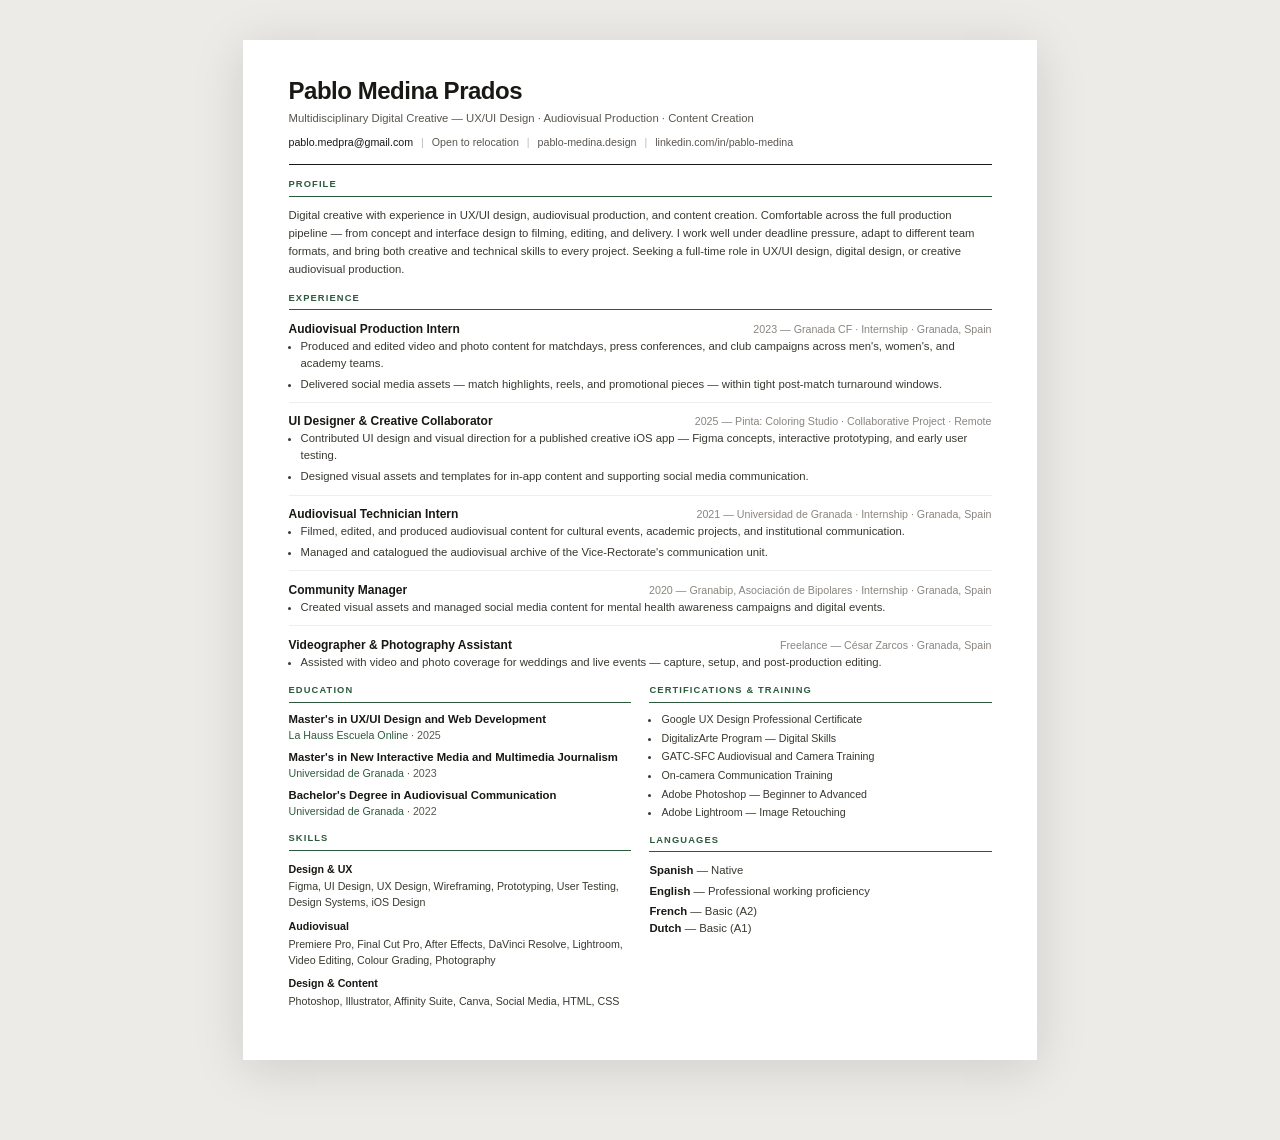
==== files/CV-Pablo-Medina.html @ b2760f0a "new file:   css/style.css 	new file:   files/CV-Pablo-Medina.html 	new file:   files/Pablo-Medina-CV" ====
<!DOCTYPE html>
<html lang="en">

<head>
  <meta charset="UTF-8">
  <meta name="viewport" content="width=device-width, initial-scale=1.0">
  <title>Pablo Medina — CV</title>
  <style>
    *,
    *::before,
    *::after {
      box-sizing: border-box;
      margin: 0;
      padding: 0;
    }

    html {
      font-size: 9.5pt;
      -webkit-print-color-adjust: exact;
      print-color-adjust: exact;
    }

    body {
      font-family: 'Helvetica Neue', Helvetica, Arial, sans-serif;
      color: #1A1814;
      background: white;
      line-height: 1.5;
    }

    .cv {
      width: 210mm;
      height: 297mm;
      overflow: hidden;
      margin: 0 auto;
      padding: 10mm 12mm;
      background: white;
    }

    @media screen {
      body {
        background: #EDEBE7;
        padding: 40px 0 80px;
      }

      .cv {
        box-shadow: 0 8px 48px rgba(0, 0, 0, 0.13);
        height: auto;
        overflow: visible;
      }
    }

    @media print {
      @page {
        size: A4;
        margin: 10mm 12mm;
      }

      body {
        background: white;
        padding: 0;
      }

      .cv {
        width: 100%;
        padding: 0;
        box-shadow: none;
        height: auto;
      }

      .no-print {
        display: none !important;
      }
    }

    /* ════════════════════
       HEADER
       ════════════════════ */
    .cv-header {
      display: grid;
      grid-template-columns: 1fr auto;
      gap: 6mm;
      align-items: center;
      padding-bottom: 3.5mm;
      border-bottom: 1.5px solid #1A1814;
      margin-bottom: 3.5mm;
    }

    /* Photo */
    .cv-photo {
      width: 24mm;
      height: 24mm;
      border-radius: 50%;
      overflow: hidden;
      flex-shrink: 0;
      border: 1.5px solid rgba(26, 24, 20, 0.12);
      background: #E0DAD0;
    }

    .cv-photo img {
      width: 100%;
      height: 100%;
      object-fit: cover;
      object-position: center top;
      display: block;
    }

    /* Placeholder shown when no photo */
    .cv-photo-placeholder {
      width: 100%;
      height: 100%;
      display: flex;
      align-items: center;
      justify-content: center;
      font-size: 10pt;
      color: #AAAAAA;
      font-family: 'Helvetica Neue', Arial, sans-serif;
    }

    .cv-name {
      font-size: 18pt;
      font-weight: 700;
      letter-spacing: -0.02em;
      color: #1A1814;
      line-height: 1.1;
      margin-bottom: 1.5mm;
    }

    .cv-tagline {
      font-size: 8.5pt;
      color: #5A5650;
      margin-bottom: 2mm;
    }

    .cv-contact {
      font-size: 8pt;
      color: #5A5650;
    }

    .cv-contact a {
      color: #1A1814;
      text-decoration: none;
    }

    .cv-sep {
      color: #BBBBBB;
      margin: 0 5px;
    }

    /* ════════════════════
       SECTIONS
       ════════════════════ */
    .cv-section {
      margin-bottom: 3.5mm;
    }

    .cv-section-title {
      font-size: 7pt;
      font-weight: 700;
      letter-spacing: 0.12em;
      text-transform: uppercase;
      color: #2D5A3D;
      border-bottom: 1px solid #2D5A3D;
      padding-bottom: 1mm;
      margin-bottom: 2.5mm;
    }

    /* ── Profile ── */
    .cv-profile {
      font-size: 8.5pt;
      color: #3A3830;
      line-height: 1.6;
    }

    /* ── Experience ── */
    .exp-block {
      margin-bottom: 2.5mm;
      padding-bottom: 2.5mm;
      border-bottom: 1px solid rgba(26, 24, 20, 0.07);
    }

    .exp-block:last-child {
      border-bottom: none;
      margin-bottom: 0;
      padding-bottom: 0;
    }

    .exp-header-row {
      display: flex;
      justify-content: space-between;
      align-items: baseline;
      gap: 8px;
      flex-wrap: wrap;
    }

    .exp-role {
      font-size: 9pt;
      font-weight: 700;
      color: #1A1814;
    }

    .exp-dates {
      font-size: 8pt;
      color: #8A8580;
      white-space: nowrap;
      flex-shrink: 0;
    }

    .exp-sub {
      font-size: 8pt;
      color: #2D5A3D;
      font-weight: 500;
      margin-bottom: 1.5mm;
    }

    .exp-list {
      margin: 0;
      padding-left: 12px;
      display: flex;
      flex-direction: column;
      gap: 1mm;
    }

    .exp-list li {
      font-size: 8.5pt;
      color: #3A3830;
      line-height: 1.5;
    }

    /* ── Two-column layout for Education + Skills + Certs + Languages ── */
    /* ATS-safe: this is just visual. All text is in reading order in the HTML. */
    .cv-bottom {
      display: grid;
      grid-template-columns: 1fr 1fr;
      gap: 5mm;
      align-items: start;
    }

    /* ── Education ── */
    .edu-block {
      margin-bottom: 2mm;
    }

    .edu-block:last-child {
      margin-bottom: 0;
    }

    .edu-degree {
      font-size: 8.5pt;
      font-weight: 700;
      color: #1A1814;
      line-height: 1.3;
    }

    .edu-meta {
      font-size: 8pt;
      color: #5A5650;
    }

    .edu-meta span {
      color: #2D5A3D;
      font-weight: 500;
    }

    /* ── Skills ── */
    .skills-group {
      margin-bottom: 2mm;
    }

    .skills-group:last-child {
      margin-bottom: 0;
    }

    .skills-title {
      font-size: 8pt;
      font-weight: 700;
      color: #1A1814;
      margin-bottom: 0.5mm;
    }

    .skills-text {
      font-size: 8pt;
      color: #3A3830;
      line-height: 1.5;
    }

    /* ── Certs ── */
    .cert-list {
      margin: 0;
      padding-left: 12px;
      display: flex;
      flex-direction: column;
      gap: 1mm;
    }

    .cert-list li {
      font-size: 8pt;
      color: #3A3830;
      line-height: 1.4;
    }

    /* ── Languages ── */
    .lang-list {
      display: flex;
      flex-direction: column;
      gap: 1mm;
    }

    .lang-item {
      font-size: 8.5pt;
      color: #3A3830;
    }

    .lang-item strong {
      color: #1A1814;
    }

    /* ── Responsive — photo below header on small screens ── */
    @media screen and (max-width: 600px) {
      .cv-header {
        grid-template-columns: 1fr;
      }

      .cv-photo {
        width: 18mm;
        height: 18mm;
        order: -1;
        /* photo above name on mobile */
      }
    }
  </style>
</head>

<body>


  <div class="cv">

    <!-- HEADER -->
    <header class="cv-header">

      <div>
        <h1 class="cv-name">Pablo Medina Prados</h1>
        <p class="cv-tagline">Multidisciplinary Digital Creative — UX/UI Design · Audiovisual Production · Content
          Creation</p>
        <div class="cv-contact">
          <a href="mailto:pablo.medpra@gmail.com">pablo.medpra@gmail.com</a>
          <span class="cv-sep">|</span>
          Open to relocation
          <span class="cv-sep">|</span>
          pablo-medina.design
          <span class="cv-sep">|</span>
          linkedin.com/in/pablo-medina
        </div>
      </div>

    </header>


    <!-- PROFILE -->
    <section class="cv-section">
      <h2 class="cv-section-title">Profile</h2>
      <p class="cv-profile">
        Digital creative with experience in UX/UI design, audiovisual production, and content creation. Comfortable
        across the full production pipeline — from concept and interface design to filming, editing, and delivery. I
        work well under deadline pressure, adapt to different team formats, and bring both creative and technical skills
        to every project. Seeking a full-time role in UX/UI design, digital design, or creative audiovisual production.
      </p>
    </section>


    <!-- EXPERIENCE -->
    <section class="cv-section">
      <h2 class="cv-section-title">Experience</h2>

      <div class="exp-block">
        <div class="exp-header-row">
          <span class="exp-role">Audiovisual Production Intern</span>
          <span class="exp-dates">2023 — Granada CF · Internship · Granada, Spain</span>
        </div>
        <ul class="exp-list">
          <li>Produced and edited video and photo content for matchdays, press conferences, and club campaigns across
            men's, women's, and academy teams.</li>
          <li>Delivered social media assets — match highlights, reels, and promotional pieces — within tight post-match
            turnaround windows.</li>
        </ul>
      </div>

      <div class="exp-block">
        <div class="exp-header-row">
          <span class="exp-role">UI Designer & Creative Collaborator</span>
          <span class="exp-dates">2025 — Pinta: Coloring Studio · Collaborative Project · Remote</span>
        </div>
        <ul class="exp-list">
          <li>Contributed UI design and visual direction for a published creative iOS app — Figma concepts, interactive
            prototyping, and early user testing.</li>
          <li>Designed visual assets and templates for in-app content and supporting social media communication.</li>
        </ul>
      </div>

      <div class="exp-block">
        <div class="exp-header-row">
          <span class="exp-role">Audiovisual Technician Intern</span>
          <span class="exp-dates">2021 — Universidad de Granada · Internship · Granada, Spain</span>
        </div>
        <ul class="exp-list">
          <li>Filmed, edited, and produced audiovisual content for cultural events, academic projects, and institutional
            communication.</li>
          <li>Managed and catalogued the audiovisual archive of the Vice-Rectorate's communication unit.</li>
        </ul>
      </div>

      <div class="exp-block">
        <div class="exp-header-row">
          <span class="exp-role">Community Manager</span>
          <span class="exp-dates">2020 — Granabip, Asociación de Bipolares · Internship · Granada, Spain</span>
        </div>
        <ul class="exp-list">
          <li>Created visual assets and managed social media content for mental health awareness campaigns and digital
            events.</li>
        </ul>
      </div>

      <div class="exp-block">
        <div class="exp-header-row">
          <span class="exp-role">Videographer & Photography Assistant</span>
          <span class="exp-dates">Freelance — César Zarcos · Granada, Spain</span>
        </div>
        <ul class="exp-list">
          <li>Assisted with video and photo coverage for weddings and live events — capture, setup, and post-production
            editing.</li>
        </ul>
      </div>

    </section>


    <!-- BOTTOM GRID: Education · Skills · Certs · Languages -->
    <div class="cv-bottom">

      <!-- LEFT: Education + Skills -->
      <div>

        <section class="cv-section">
          <h2 class="cv-section-title">Education</h2>

          <div class="edu-block">
            <div class="edu-degree">Master's in UX/UI Design and Web Development</div>
            <div class="edu-meta"><span>La Hauss Escuela Online</span> · 2025</div>
          </div>

          <div class="edu-block">
            <div class="edu-degree">Master's in New Interactive Media and Multimedia Journalism</div>
            <div class="edu-meta"><span>Universidad de Granada</span> · 2023</div>
          </div>

          <div class="edu-block">
            <div class="edu-degree">Bachelor's Degree in Audiovisual Communication</div>
            <div class="edu-meta"><span>Universidad de Granada</span> · 2022</div>
          </div>
        </section>

        <section class="cv-section">
          <h2 class="cv-section-title">Skills</h2>

          <div class="skills-group">
            <div class="skills-title">Design & UX</div>
            <p class="skills-text">Figma, UI Design, UX Design, Wireframing, Prototyping, User Testing, Design Systems,
              iOS Design</p>
          </div>

          <div class="skills-group">
            <div class="skills-title">Audiovisual</div>
            <p class="skills-text">Premiere Pro, Final Cut Pro, After Effects, DaVinci Resolve, Lightroom, Video
              Editing, Colour Grading, Photography</p>
          </div>

          <div class="skills-group">
            <div class="skills-title">Design & Content</div>
            <p class="skills-text">Photoshop, Illustrator, Affinity Suite, Canva, Social Media, HTML, CSS</p>
          </div>

        </section>

      </div>

      <!-- RIGHT: Certifications + Languages -->
      <div>

        <section class="cv-section">
          <h2 class="cv-section-title">Certifications & Training</h2>
          <ul class="cert-list">
            <li>Google UX Design Professional Certificate</li>
            <li>DigitalizArte Program — Digital Skills</li>
            <li>GATC-SFC Audiovisual and Camera Training</li>
            <li>On-camera Communication Training</li>
            <li>Adobe Photoshop — Beginner to Advanced</li>
            <li>Adobe Lightroom — Image Retouching</li>
          </ul>
        </section>

        <section class="cv-section">
          <h2 class="cv-section-title">Languages</h2>
          <div class="lang-list">
            <div class="lang-item"><strong>Spanish</strong> — Native</div>
            <div class="lang-item"><strong>English</strong> — Professional working proficiency</div>
            <div class="lang-item"><strong>French</strong> — Basic (A2)</div>
          </div>
          <div class="lang-item"><strong>Dutch</strong> — Basic (A1)</div>
      </div>
      </section>

    </div>

  </div><!-- /cv-bottom -->

  </div><!-- /cv -->

</body>

</html>
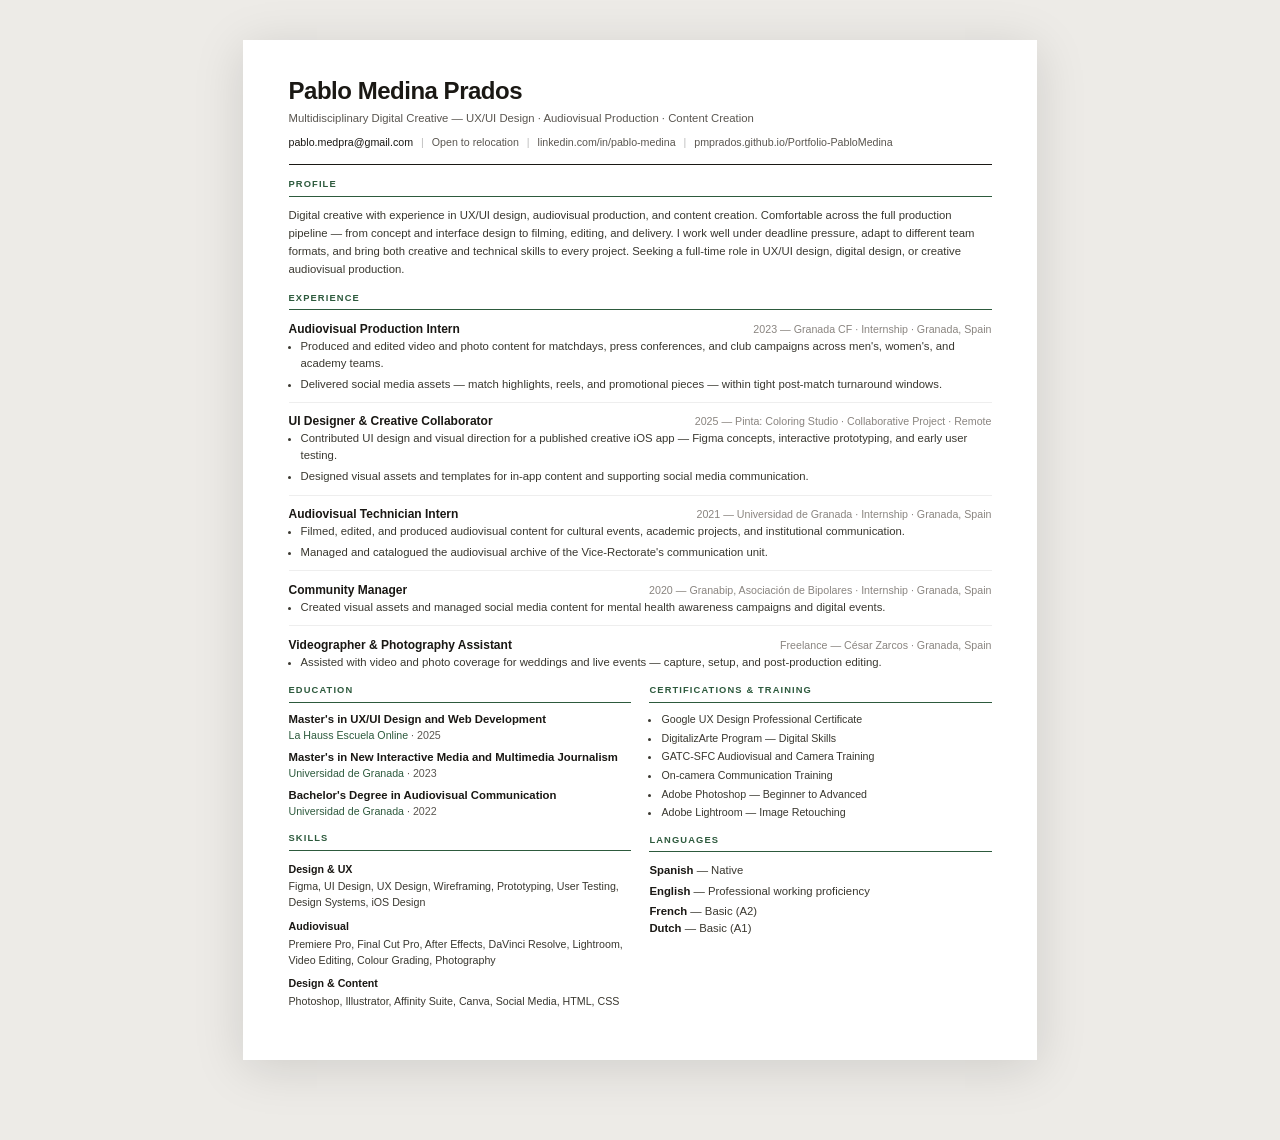
==== commit 33ed40f3: "modified:   files/CV-Pablo-Medina.html new file:   pages/404.html modified:   pages/about.html modif" ====
--- a/files/CV-Pablo-Medina.html
+++ b/files/CV-Pablo-Medina.html
@@ -347,9 +347,9 @@
           <span class="cv-sep">|</span>
           Open to relocation
           <span class="cv-sep">|</span>
-          pablo-medina.design
+          linkedin.com/in/pablo-medina
           <span class="cv-sep">|</span>
-          linkedin.com/in/pablo-medina
+          pmprados.github.io/Portfolio-PabloMedina
         </div>
       </div>
 
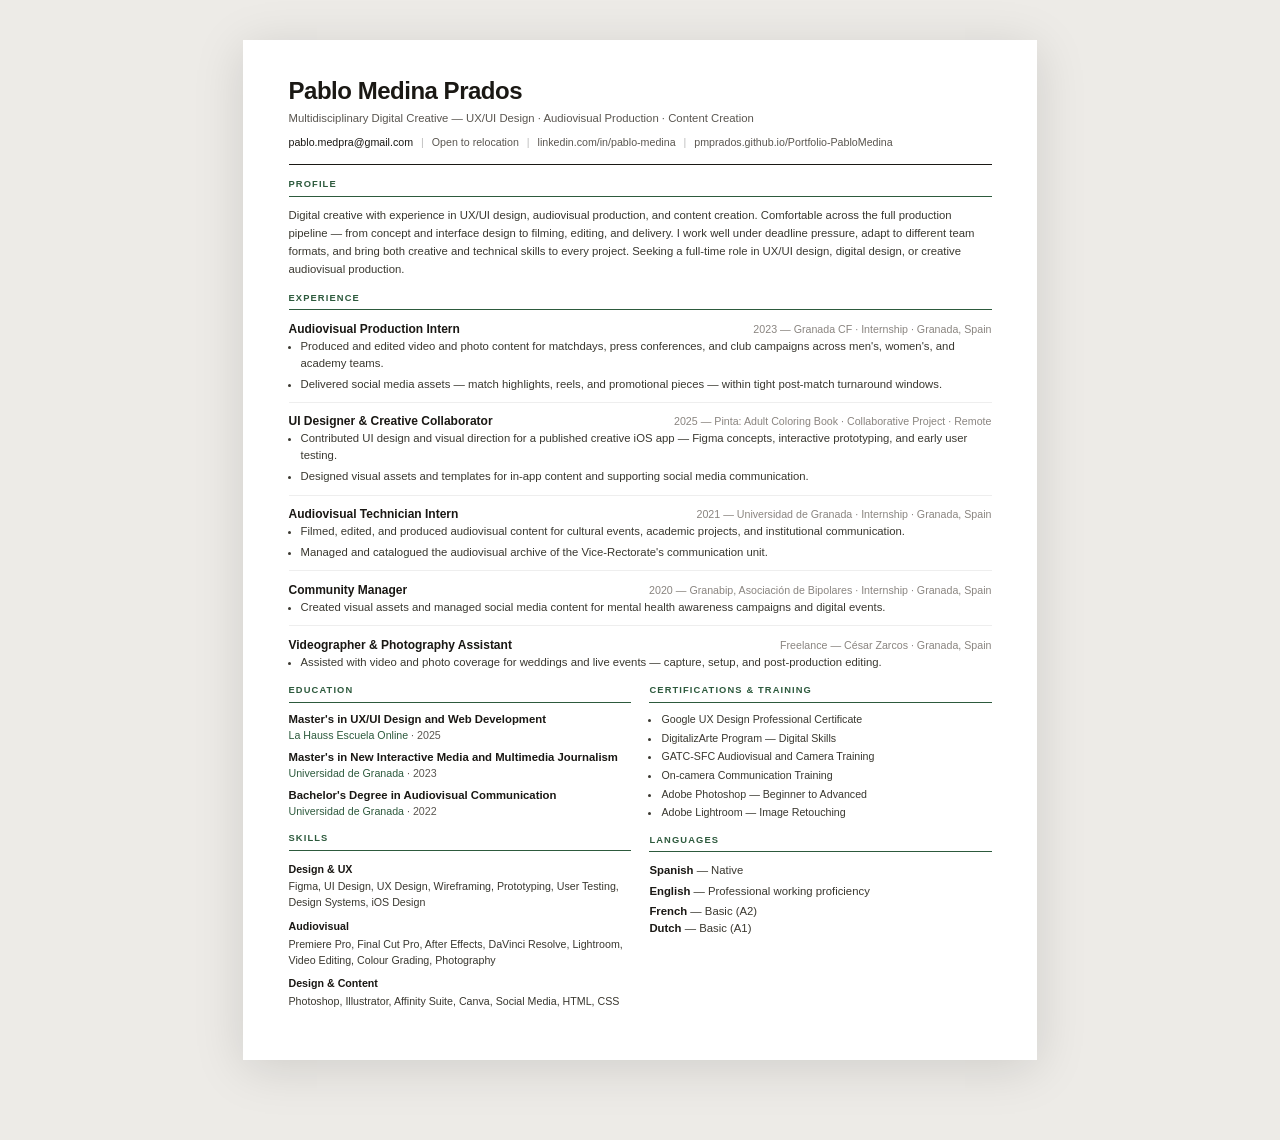
==== commit 4a3203ea: "modified:   files/CV-Pablo-Medina.html 	modified:   index.html 	modified:   pages/about.html 	modifi" ====
--- a/files/CV-Pablo-Medina.html
+++ b/files/CV-Pablo-Medina.html
@@ -388,7 +388,7 @@
       <div class="exp-block">
         <div class="exp-header-row">
           <span class="exp-role">UI Designer & Creative Collaborator</span>
-          <span class="exp-dates">2025 — Pinta: Coloring Studio · Collaborative Project · Remote</span>
+          <span class="exp-dates">2025 — Pinta: Adult Coloring Book · Collaborative Project · Remote</span>
         </div>
         <ul class="exp-list">
           <li>Contributed UI design and visual direction for a published creative iOS app — Figma concepts, interactive
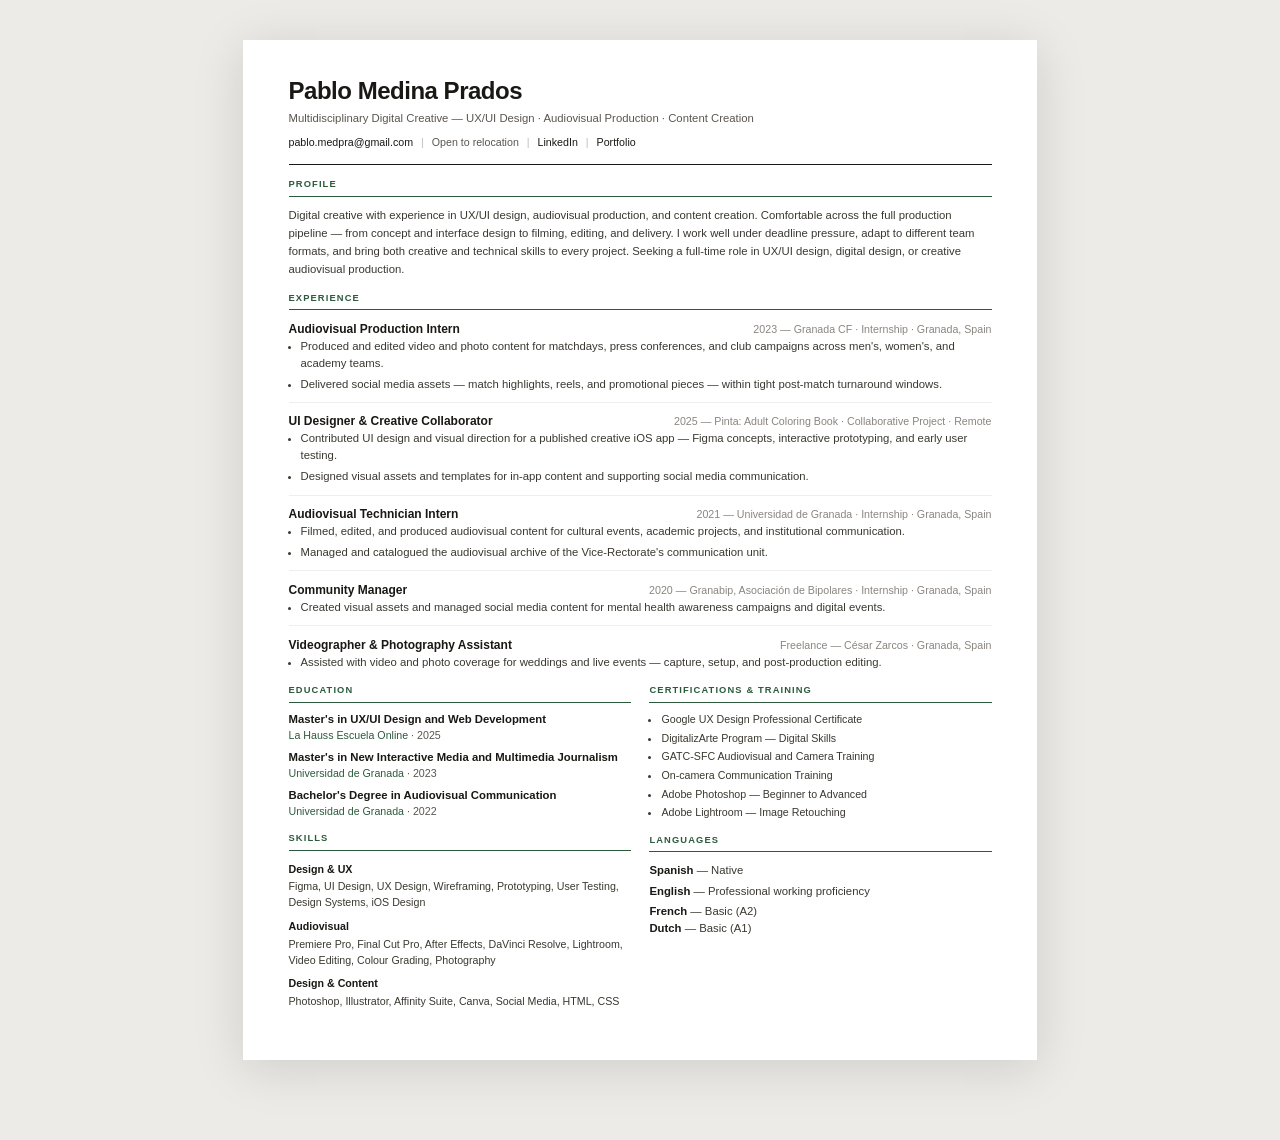
==== commit aacb53cd: "modified:   files/CV-Pablo-Medina.html 	modified:   files/Pablo-Medina-CV.pdf" ====
--- a/files/CV-Pablo-Medina.html
+++ b/files/CV-Pablo-Medina.html
@@ -347,9 +347,9 @@
           <span class="cv-sep">|</span>
           Open to relocation
           <span class="cv-sep">|</span>
-          linkedin.com/in/pablo-medina
+                    <a href="https://www.linkedin.com/in/pablo-m-426199241/">LinkedIn</a>
           <span class="cv-sep">|</span>
-          pmprados.github.io/Portfolio-PabloMedina
+            <a href="https://pmprados.github.io/Portfolio-PabloMedina/index.html">Portfolio</a>
         </div>
       </div>
 
